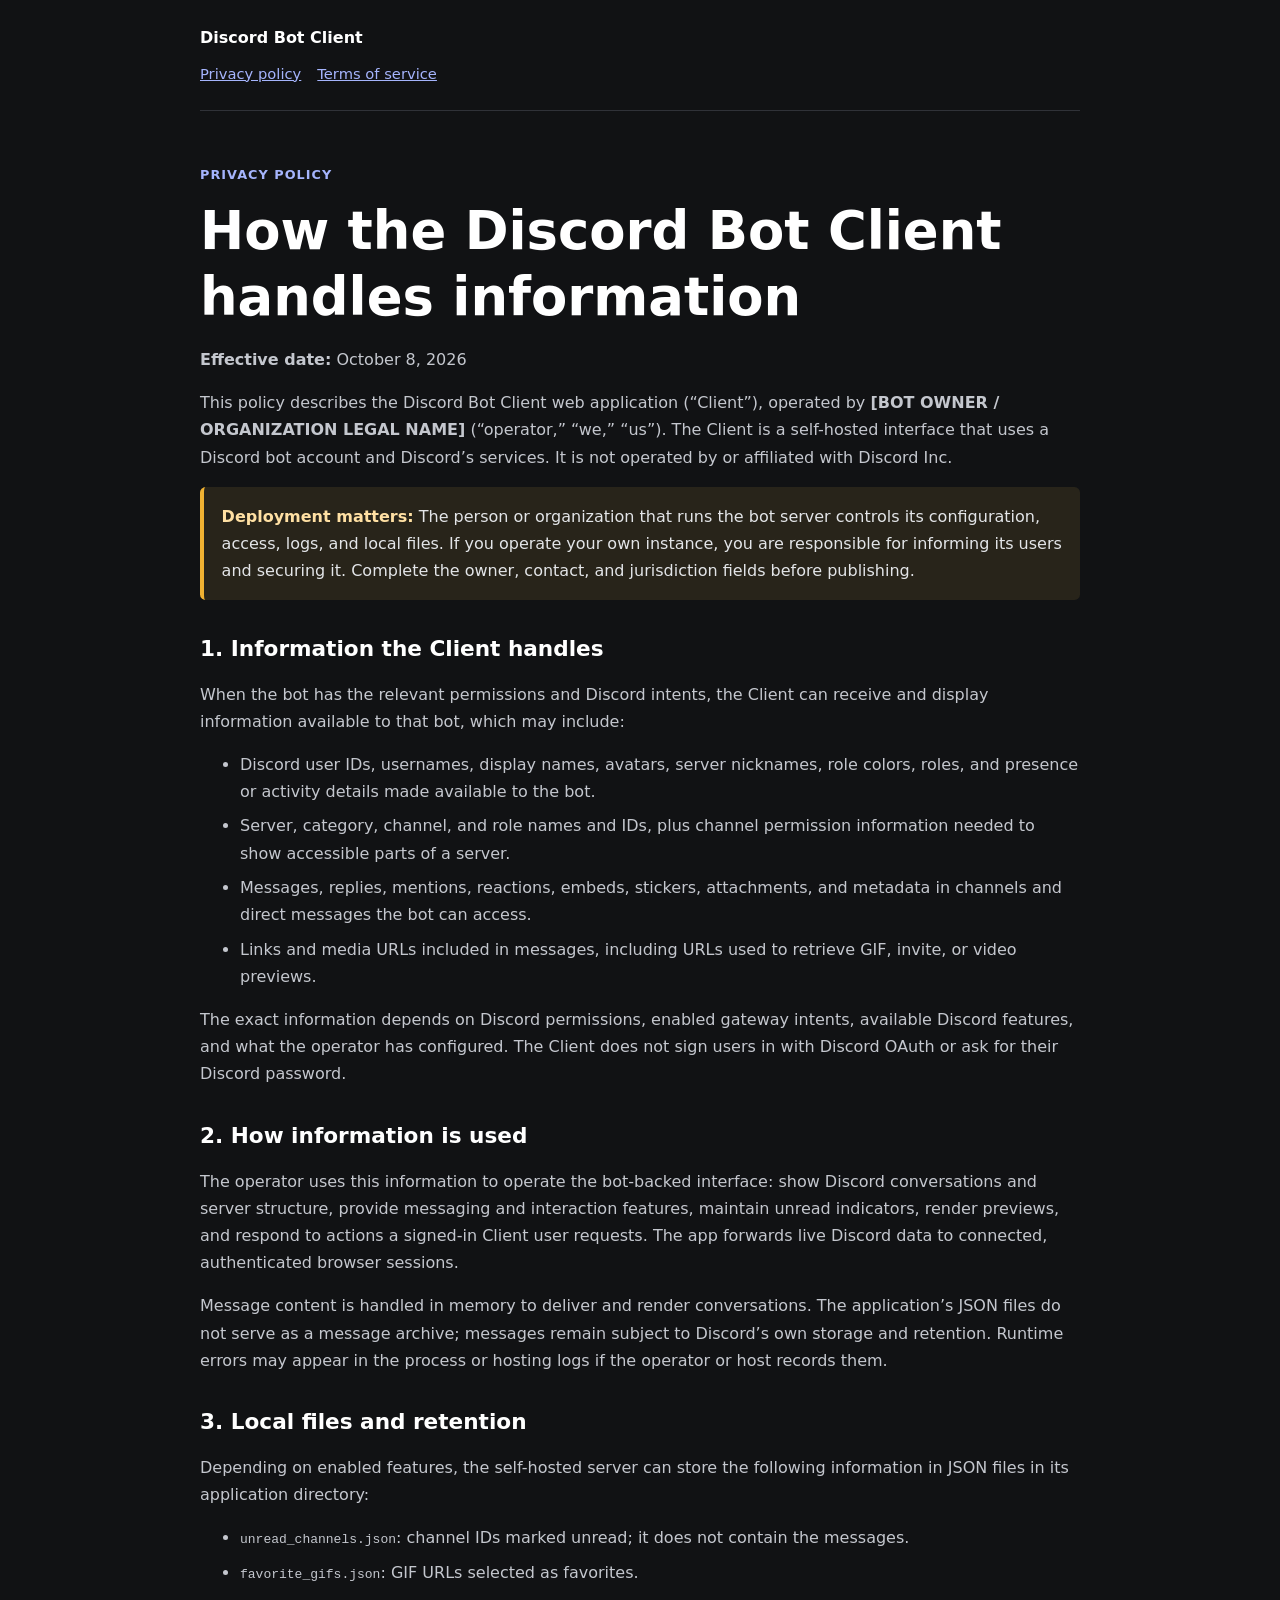
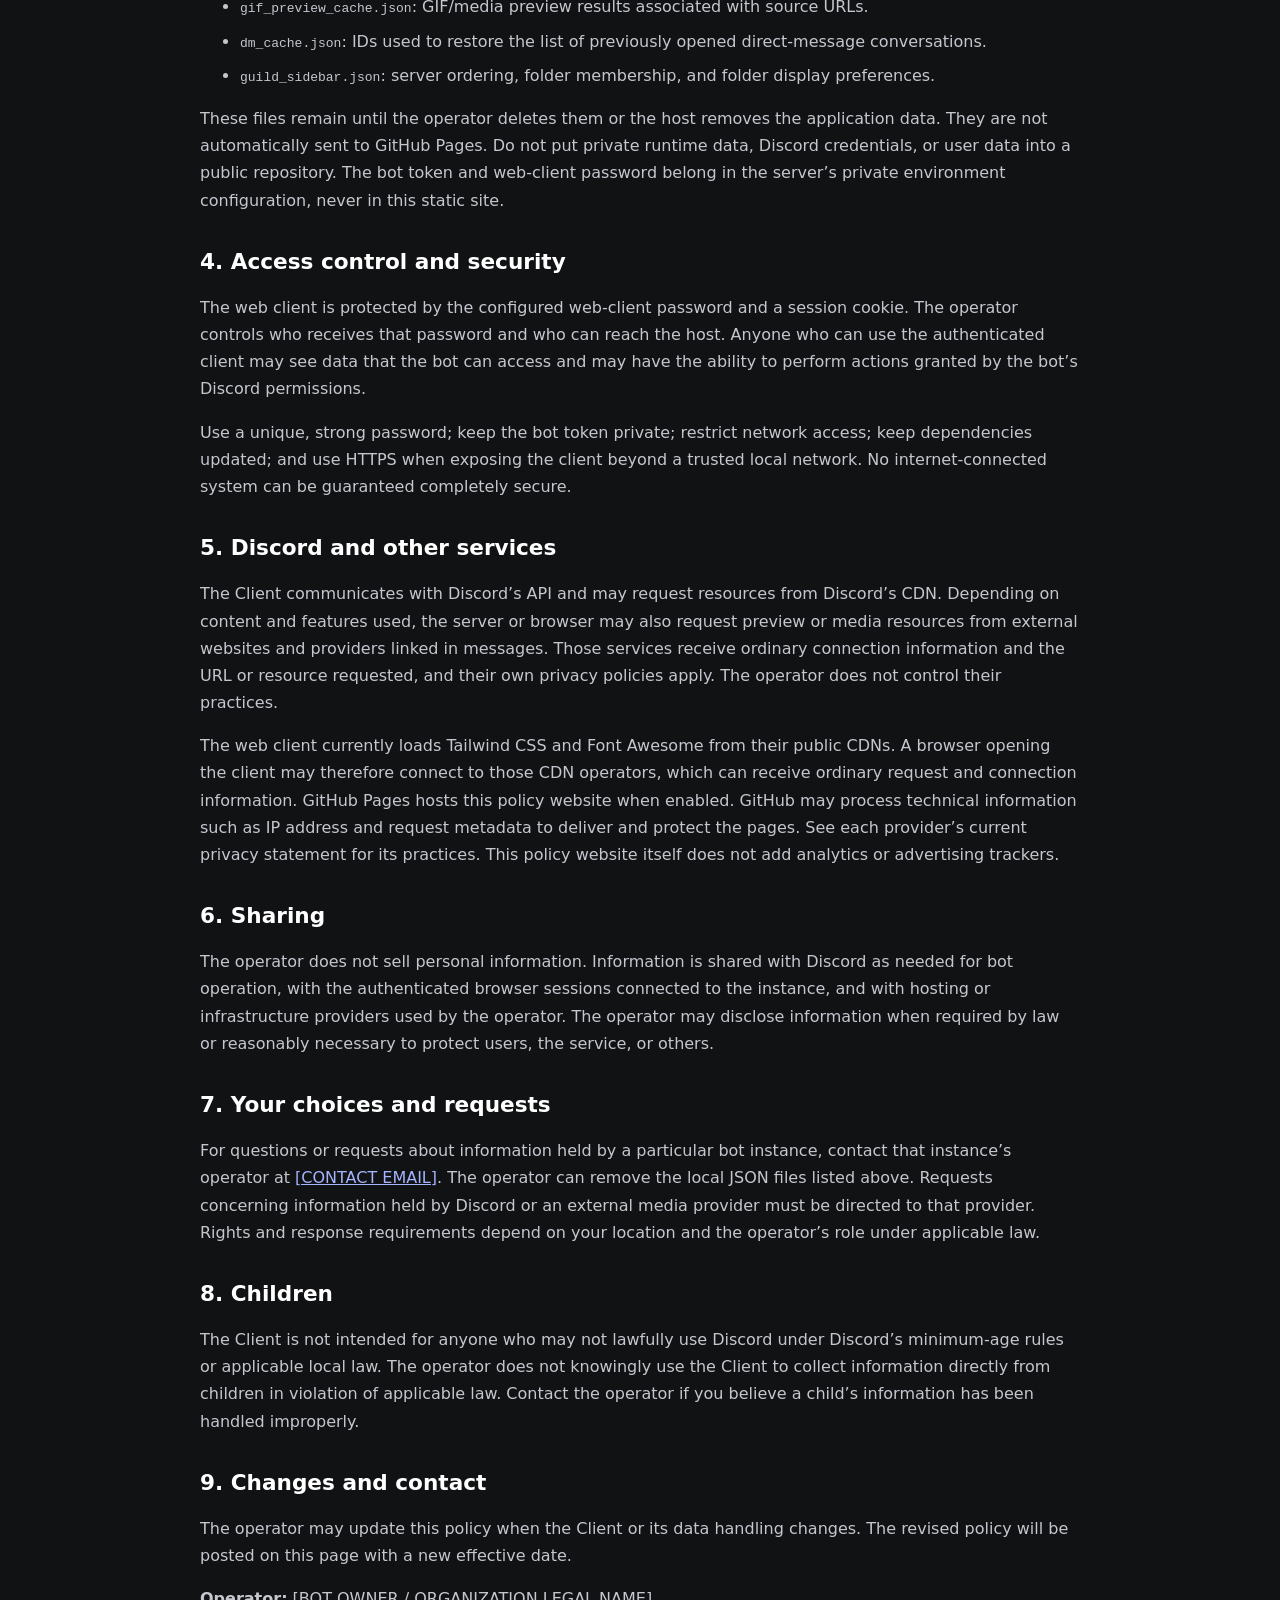
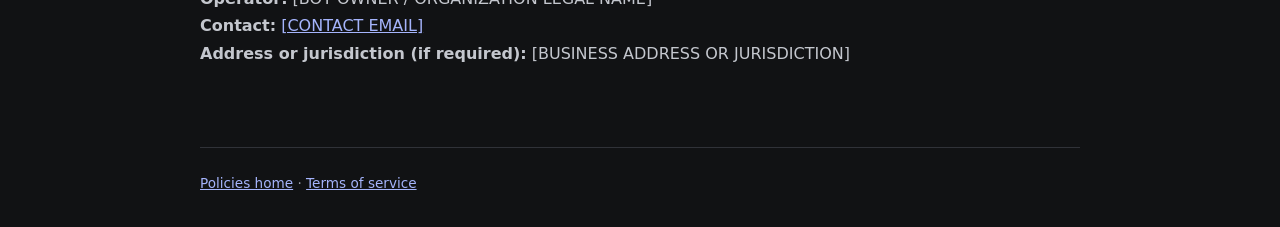
==== privacy.html @ 9bea30c9 "Add files via upload" ====
<!doctype html>
<html lang="en">
<head>
  <meta charset="utf-8">
  <meta name="viewport" content="width=device-width, initial-scale=1">
  <meta name="description" content="Privacy policy for the Discord Bot Client.">
  <title>Privacy Policy — Discord Bot Client</title>
  <link rel="stylesheet" href="./styles.css">
</head>
<body>
  <header class="site-header">
    <a class="brand" href="./">Discord Bot Client</a>
    <nav aria-label="Policy pages">
      <a href="./privacy.html" aria-current="page">Privacy policy</a>
      <a href="./terms.html">Terms of service</a>
    </nav>
  </header>
  <main>
    <p class="eyebrow">Privacy policy</p>
    <h1>How the Discord Bot Client handles information</h1>
    <p><strong>Effective date:</strong> October 8, 2026</p>
    <p>This policy describes the Discord Bot Client web application (“Client”), operated by <strong>[BOT OWNER / ORGANIZATION LEGAL NAME]</strong> (“operator,” “we,” “us”). The Client is a self-hosted interface that uses a Discord bot account and Discord’s services. It is not operated by or affiliated with Discord Inc.</p>
    <div class="notice">
      <strong>Deployment matters:</strong> The person or organization that runs the bot server controls its configuration, access, logs, and local files. If you operate your own instance, you are responsible for informing its users and securing it. Complete the owner, contact, and jurisdiction fields before publishing.
    </div>

    <h2>1. Information the Client handles</h2>
    <p>When the bot has the relevant permissions and Discord intents, the Client can receive and display information available to that bot, which may include:</p>
    <ul>
      <li>Discord user IDs, usernames, display names, avatars, server nicknames, role colors, roles, and presence or activity details made available to the bot.</li>
      <li>Server, category, channel, and role names and IDs, plus channel permission information needed to show accessible parts of a server.</li>
      <li>Messages, replies, mentions, reactions, embeds, stickers, attachments, and metadata in channels and direct messages the bot can access.</li>
      <li>Links and media URLs included in messages, including URLs used to retrieve GIF, invite, or video previews.</li>
    </ul>
    <p>The exact information depends on Discord permissions, enabled gateway intents, available Discord features, and what the operator has configured. The Client does not sign users in with Discord OAuth or ask for their Discord password.</p>

    <h2>2. How information is used</h2>
    <p>The operator uses this information to operate the bot-backed interface: show Discord conversations and server structure, provide messaging and interaction features, maintain unread indicators, render previews, and respond to actions a signed-in Client user requests. The app forwards live Discord data to connected, authenticated browser sessions.</p>
    <p>Message content is handled in memory to deliver and render conversations. The application’s JSON files do not serve as a message archive; messages remain subject to Discord’s own storage and retention. Runtime errors may appear in the process or hosting logs if the operator or host records them.</p>

    <h2>3. Local files and retention</h2>
    <p>Depending on enabled features, the self-hosted server can store the following information in JSON files in its application directory:</p>
    <ul>
      <li><code>unread_channels.json</code>: channel IDs marked unread; it does not contain the messages.</li>
      <li><code>favorite_gifs.json</code>: GIF URLs selected as favorites.</li>
      <li><code>gif_preview_cache.json</code>: GIF/media preview results associated with source URLs.</li>
      <li><code>dm_cache.json</code>: IDs used to restore the list of previously opened direct-message conversations.</li>
      <li><code>guild_sidebar.json</code>: server ordering, folder membership, and folder display preferences.</li>
    </ul>
    <p>These files remain until the operator deletes them or the host removes the application data. They are not automatically sent to GitHub Pages. Do not put private runtime data, Discord credentials, or user data into a public repository. The bot token and web-client password belong in the server’s private environment configuration, never in this static site.</p>

    <h2>4. Access control and security</h2>
    <p>The web client is protected by the configured web-client password and a session cookie. The operator controls who receives that password and who can reach the host. Anyone who can use the authenticated client may see data that the bot can access and may have the ability to perform actions granted by the bot’s Discord permissions.</p>
    <p>Use a unique, strong password; keep the bot token private; restrict network access; keep dependencies updated; and use HTTPS when exposing the client beyond a trusted local network. No internet-connected system can be guaranteed completely secure.</p>

    <h2>5. Discord and other services</h2>
    <p>The Client communicates with Discord’s API and may request resources from Discord’s CDN. Depending on content and features used, the server or browser may also request preview or media resources from external websites and providers linked in messages. Those services receive ordinary connection information and the URL or resource requested, and their own privacy policies apply. The operator does not control their practices.</p>
    <p>The web client currently loads Tailwind CSS and Font Awesome from their public CDNs. A browser opening the client may therefore connect to those CDN operators, which can receive ordinary request and connection information. GitHub Pages hosts this policy website when enabled. GitHub may process technical information such as IP address and request metadata to deliver and protect the pages. See each provider’s current privacy statement for its practices. This policy website itself does not add analytics or advertising trackers.</p>

    <h2>6. Sharing</h2>
    <p>The operator does not sell personal information. Information is shared with Discord as needed for bot operation, with the authenticated browser sessions connected to the instance, and with hosting or infrastructure providers used by the operator. The operator may disclose information when required by law or reasonably necessary to protect users, the service, or others.</p>

    <h2>7. Your choices and requests</h2>
    <p>For questions or requests about information held by a particular bot instance, contact that instance’s operator at <a href="mailto:[CONTACT EMAIL]">[CONTACT EMAIL]</a>. The operator can remove the local JSON files listed above. Requests concerning information held by Discord or an external media provider must be directed to that provider. Rights and response requirements depend on your location and the operator’s role under applicable law.</p>

    <h2>8. Children</h2>
    <p>The Client is not intended for anyone who may not lawfully use Discord under Discord’s minimum-age rules or applicable local law. The operator does not knowingly use the Client to collect information directly from children in violation of applicable law. Contact the operator if you believe a child’s information has been handled improperly.</p>

    <h2>9. Changes and contact</h2>
    <p>The operator may update this policy when the Client or its data handling changes. The revised policy will be posted on this page with a new effective date.</p>
    <p><strong>Operator:</strong> [BOT OWNER / ORGANIZATION LEGAL NAME]<br>
    <strong>Contact:</strong> <a href="mailto:[CONTACT EMAIL]">[CONTACT EMAIL]</a><br>
    <strong>Address or jurisdiction (if required):</strong> [BUSINESS ADDRESS OR JURISDICTION]</p>
  </main>
  <footer class="site-footer"><a href="./">Policies home</a> · <a href="./terms.html">Terms of service</a></footer>
</body>
</html>
---- styles.css ----
:root {
  color-scheme: dark;
  font-family: Inter, ui-sans-serif, system-ui, -apple-system, BlinkMacSystemFont, "Segoe UI", sans-serif;
  background: #111214;
  color: #e3e5e8;
  font-synthesis: none;
  text-rendering: optimizeLegibility;
}

* { box-sizing: border-box; }

body {
  margin: 0;
  line-height: 1.7;
}

a { color: #a5b4fc; }
a:hover { color: #c7d2fe; }

.site-header, main, .site-footer {
  width: min(100% - 2rem, 880px);
  margin-inline: auto;
}

.site-header {
  padding: 1.5rem 0;
  border-bottom: 1px solid #303238;
}

.brand {
  color: #fff;
  font-size: 1rem;
  font-weight: 750;
  text-decoration: none;
}

nav {
  display: flex;
  flex-wrap: wrap;
  gap: 1rem;
  margin-top: .6rem;
}

nav a { font-size: .92rem; }

main { padding-block: 2.5rem 4rem; }

.eyebrow {
  color: #a5b4fc;
  font-size: .8rem;
  font-weight: 700;
  letter-spacing: .08em;
  text-transform: uppercase;
}

h1, h2, h3 { color: #fff; line-height: 1.25; }
h1 { margin: .5rem 0 1rem; font-size: clamp(2rem, 6vw, 3.3rem); }
h2 { margin-top: 2.2rem; font-size: 1.35rem; }
h3 { margin-top: 1.4rem; font-size: 1.05rem; }
p, li { color: #c4c7ce; }
li + li { margin-top: .45rem; }

.card {
  margin-top: 1.25rem;
  padding: 1.25rem;
  border: 1px solid #303238;
  border-radius: .8rem;
  background: #1c1d21;
}

.notice {
  padding: 1rem 1.1rem;
  border-left: 4px solid #f0b232;
  border-radius: .35rem;
  background: #28241a;
}

.notice strong { color: #ffe0a3; }
.muted { color: #969aa3; font-size: .9rem; }

.site-footer {
  padding: 1.5rem 0 2rem;
  border-top: 1px solid #303238;
  color: #969aa3;
  font-size: .85rem;
}

@media (max-width: 600px) {
  main { padding-top: 1.75rem; }
  .card { padding: 1rem; }
}
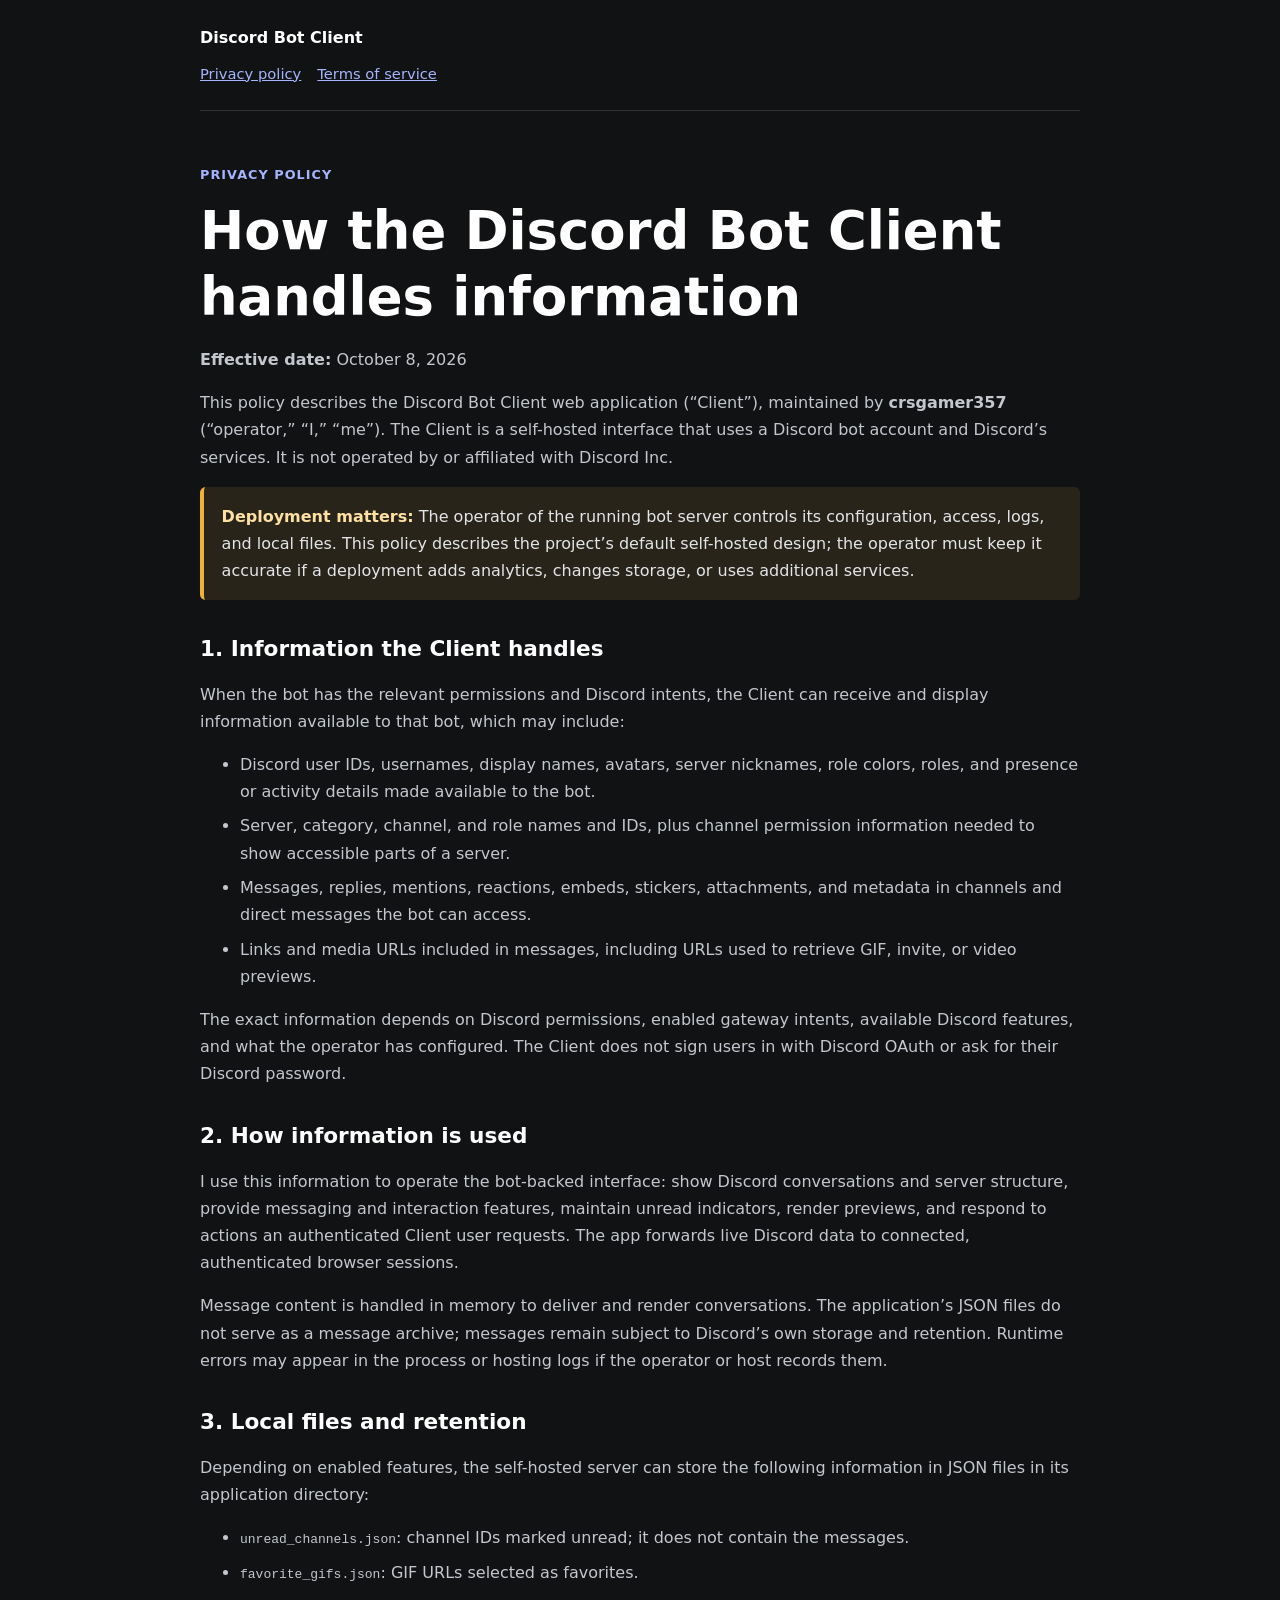
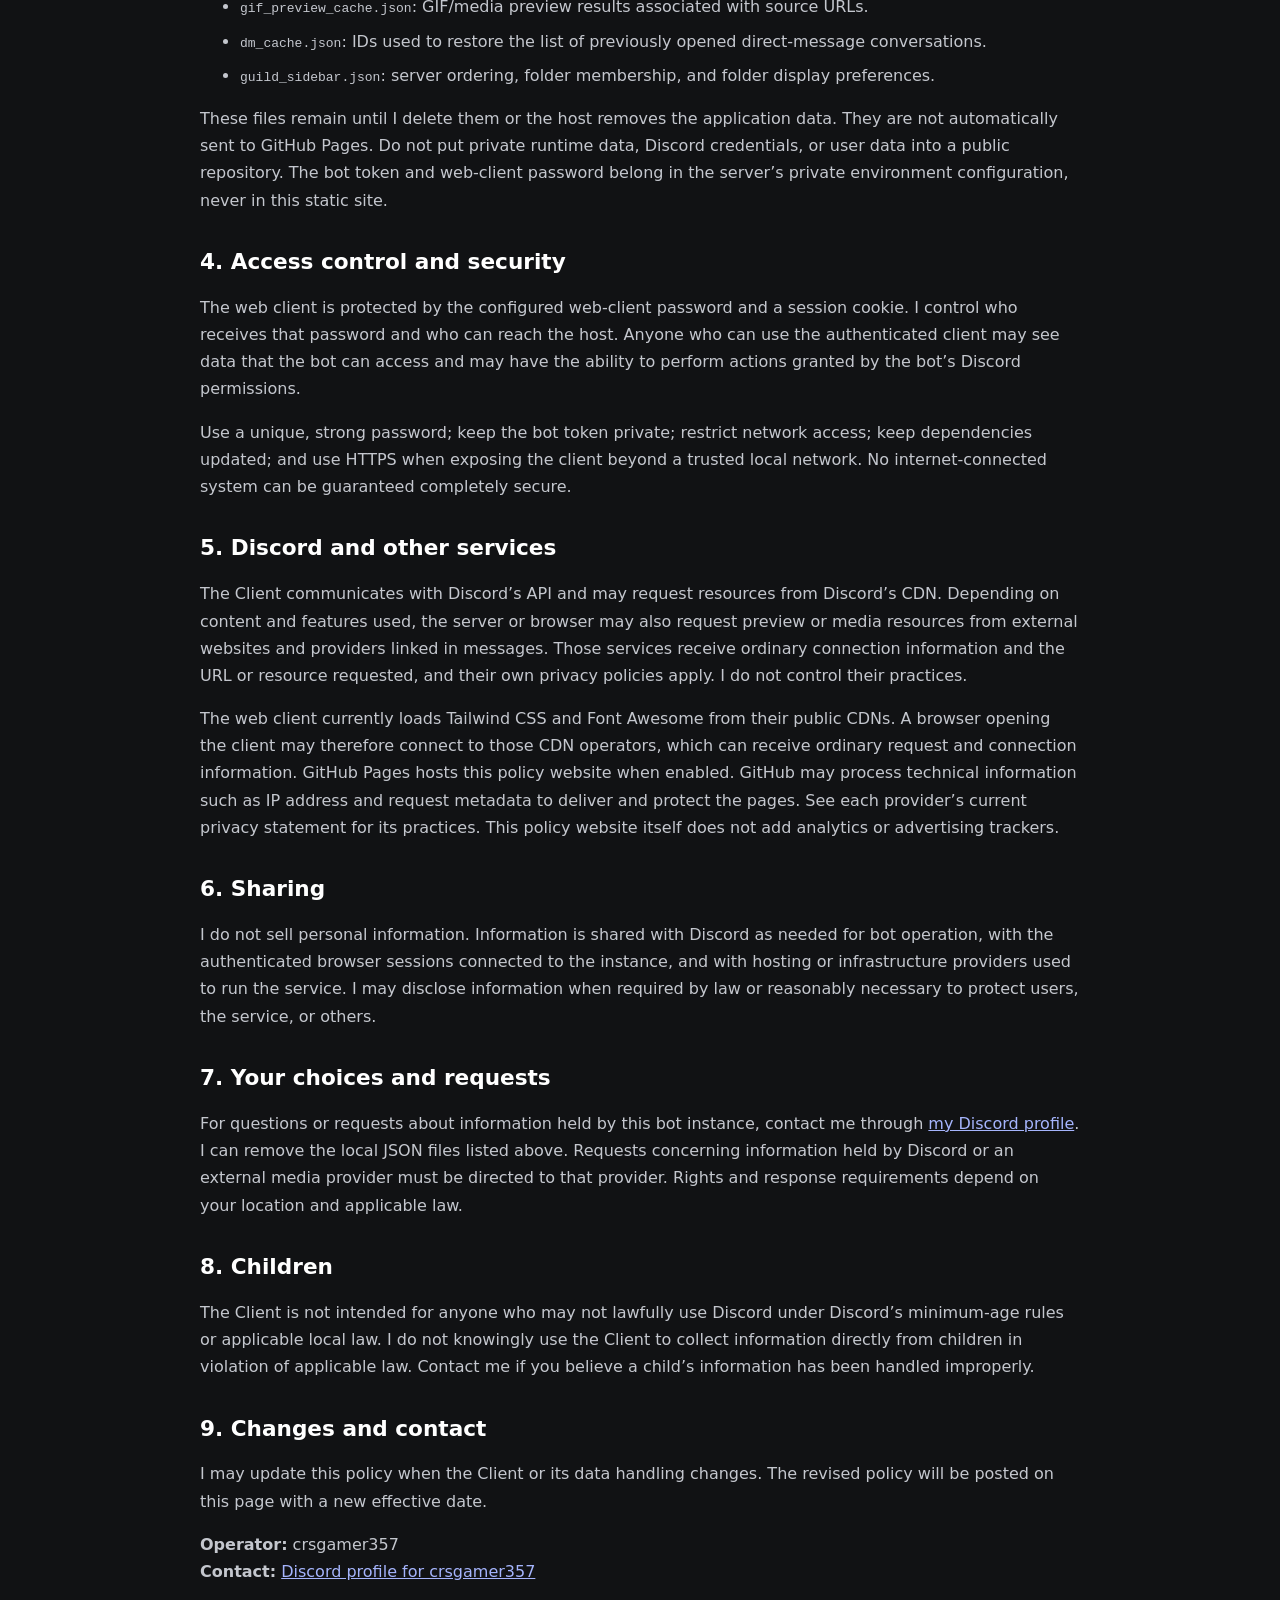
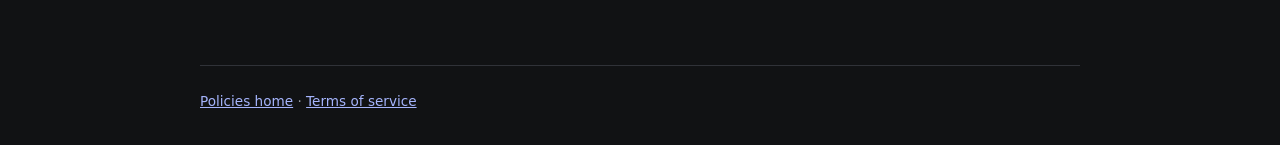
==== commit cae2f3b0: "Revise privacy policy details and operator info Updated privacy policy to reflect changes in operato" ====
--- a/privacy.html
+++ b/privacy.html
@@ -19,9 +19,9 @@
     <p class="eyebrow">Privacy policy</p>
     <h1>How the Discord Bot Client handles information</h1>
     <p><strong>Effective date:</strong> October 8, 2026</p>
-    <p>This policy describes the Discord Bot Client web application (“Client”), operated by <strong>[BOT OWNER / ORGANIZATION LEGAL NAME]</strong> (“operator,” “we,” “us”). The Client is a self-hosted interface that uses a Discord bot account and Discord’s services. It is not operated by or affiliated with Discord Inc.</p>
+    <p>This policy describes the Discord Bot Client web application (“Client”), maintained by <strong>crsgamer357</strong> (“operator,” “I,” “me”). The Client is a self-hosted interface that uses a Discord bot account and Discord’s services. It is not operated by or affiliated with Discord Inc.</p>
     <div class="notice">
-      <strong>Deployment matters:</strong> The person or organization that runs the bot server controls its configuration, access, logs, and local files. If you operate your own instance, you are responsible for informing its users and securing it. Complete the owner, contact, and jurisdiction fields before publishing.
+      <strong>Deployment matters:</strong> The operator of the running bot server controls its configuration, access, logs, and local files. This policy describes the project’s default self-hosted design; the operator must keep it accurate if a deployment adds analytics, changes storage, or uses additional services.
     </div>
 
     <h2>1. Information the Client handles</h2>
@@ -35,7 +35,7 @@
     <p>The exact information depends on Discord permissions, enabled gateway intents, available Discord features, and what the operator has configured. The Client does not sign users in with Discord OAuth or ask for their Discord password.</p>
 
     <h2>2. How information is used</h2>
-    <p>The operator uses this information to operate the bot-backed interface: show Discord conversations and server structure, provide messaging and interaction features, maintain unread indicators, render previews, and respond to actions a signed-in Client user requests. The app forwards live Discord data to connected, authenticated browser sessions.</p>
+    <p>I use this information to operate the bot-backed interface: show Discord conversations and server structure, provide messaging and interaction features, maintain unread indicators, render previews, and respond to actions an authenticated Client user requests. The app forwards live Discord data to connected, authenticated browser sessions.</p>
     <p>Message content is handled in memory to deliver and render conversations. The application’s JSON files do not serve as a message archive; messages remain subject to Discord’s own storage and retention. Runtime errors may appear in the process or hosting logs if the operator or host records them.</p>
 
     <h2>3. Local files and retention</h2>
@@ -47,30 +47,29 @@
       <li><code>dm_cache.json</code>: IDs used to restore the list of previously opened direct-message conversations.</li>
       <li><code>guild_sidebar.json</code>: server ordering, folder membership, and folder display preferences.</li>
     </ul>
-    <p>These files remain until the operator deletes them or the host removes the application data. They are not automatically sent to GitHub Pages. Do not put private runtime data, Discord credentials, or user data into a public repository. The bot token and web-client password belong in the server’s private environment configuration, never in this static site.</p>
+    <p>These files remain until I delete them or the host removes the application data. They are not automatically sent to GitHub Pages. Do not put private runtime data, Discord credentials, or user data into a public repository. The bot token and web-client password belong in the server’s private environment configuration, never in this static site.</p>
 
     <h2>4. Access control and security</h2>
-    <p>The web client is protected by the configured web-client password and a session cookie. The operator controls who receives that password and who can reach the host. Anyone who can use the authenticated client may see data that the bot can access and may have the ability to perform actions granted by the bot’s Discord permissions.</p>
+    <p>The web client is protected by the configured web-client password and a session cookie. I control who receives that password and who can reach the host. Anyone who can use the authenticated client may see data that the bot can access and may have the ability to perform actions granted by the bot’s Discord permissions.</p>
     <p>Use a unique, strong password; keep the bot token private; restrict network access; keep dependencies updated; and use HTTPS when exposing the client beyond a trusted local network. No internet-connected system can be guaranteed completely secure.</p>
 
     <h2>5. Discord and other services</h2>
-    <p>The Client communicates with Discord’s API and may request resources from Discord’s CDN. Depending on content and features used, the server or browser may also request preview or media resources from external websites and providers linked in messages. Those services receive ordinary connection information and the URL or resource requested, and their own privacy policies apply. The operator does not control their practices.</p>
+    <p>The Client communicates with Discord’s API and may request resources from Discord’s CDN. Depending on content and features used, the server or browser may also request preview or media resources from external websites and providers linked in messages. Those services receive ordinary connection information and the URL or resource requested, and their own privacy policies apply. I do not control their practices.</p>
     <p>The web client currently loads Tailwind CSS and Font Awesome from their public CDNs. A browser opening the client may therefore connect to those CDN operators, which can receive ordinary request and connection information. GitHub Pages hosts this policy website when enabled. GitHub may process technical information such as IP address and request metadata to deliver and protect the pages. See each provider’s current privacy statement for its practices. This policy website itself does not add analytics or advertising trackers.</p>
 
     <h2>6. Sharing</h2>
-    <p>The operator does not sell personal information. Information is shared with Discord as needed for bot operation, with the authenticated browser sessions connected to the instance, and with hosting or infrastructure providers used by the operator. The operator may disclose information when required by law or reasonably necessary to protect users, the service, or others.</p>
+    <p>I do not sell personal information. Information is shared with Discord as needed for bot operation, with the authenticated browser sessions connected to the instance, and with hosting or infrastructure providers used to run the service. I may disclose information when required by law or reasonably necessary to protect users, the service, or others.</p>
 
     <h2>7. Your choices and requests</h2>
-    <p>For questions or requests about information held by a particular bot instance, contact that instance’s operator at <a href="mailto:[CONTACT EMAIL]">[CONTACT EMAIL]</a>. The operator can remove the local JSON files listed above. Requests concerning information held by Discord or an external media provider must be directed to that provider. Rights and response requirements depend on your location and the operator’s role under applicable law.</p>
+    <p>For questions or requests about information held by this bot instance, contact me through <a href="https://discord.com/users/968494952369782844" target="_blank" rel="noopener noreferrer">my Discord profile</a>. I can remove the local JSON files listed above. Requests concerning information held by Discord or an external media provider must be directed to that provider. Rights and response requirements depend on your location and applicable law.</p>
 
     <h2>8. Children</h2>
-    <p>The Client is not intended for anyone who may not lawfully use Discord under Discord’s minimum-age rules or applicable local law. The operator does not knowingly use the Client to collect information directly from children in violation of applicable law. Contact the operator if you believe a child’s information has been handled improperly.</p>
+    <p>The Client is not intended for anyone who may not lawfully use Discord under Discord’s minimum-age rules or applicable local law. I do not knowingly use the Client to collect information directly from children in violation of applicable law. Contact me if you believe a child’s information has been handled improperly.</p>
 
     <h2>9. Changes and contact</h2>
-    <p>The operator may update this policy when the Client or its data handling changes. The revised policy will be posted on this page with a new effective date.</p>
-    <p><strong>Operator:</strong> [BOT OWNER / ORGANIZATION LEGAL NAME]<br>
-    <strong>Contact:</strong> <a href="mailto:[CONTACT EMAIL]">[CONTACT EMAIL]</a><br>
-    <strong>Address or jurisdiction (if required):</strong> [BUSINESS ADDRESS OR JURISDICTION]</p>
+    <p>I may update this policy when the Client or its data handling changes. The revised policy will be posted on this page with a new effective date.</p>
+    <p><strong>Operator:</strong> crsgamer357<br>
+    <strong>Contact:</strong> <a href="https://discord.com/users/968494952369782844" target="_blank" rel="noopener noreferrer">Discord profile for crsgamer357</a></p>
   </main>
   <footer class="site-footer"><a href="./">Policies home</a> · <a href="./terms.html">Terms of service</a></footer>
 </body>
